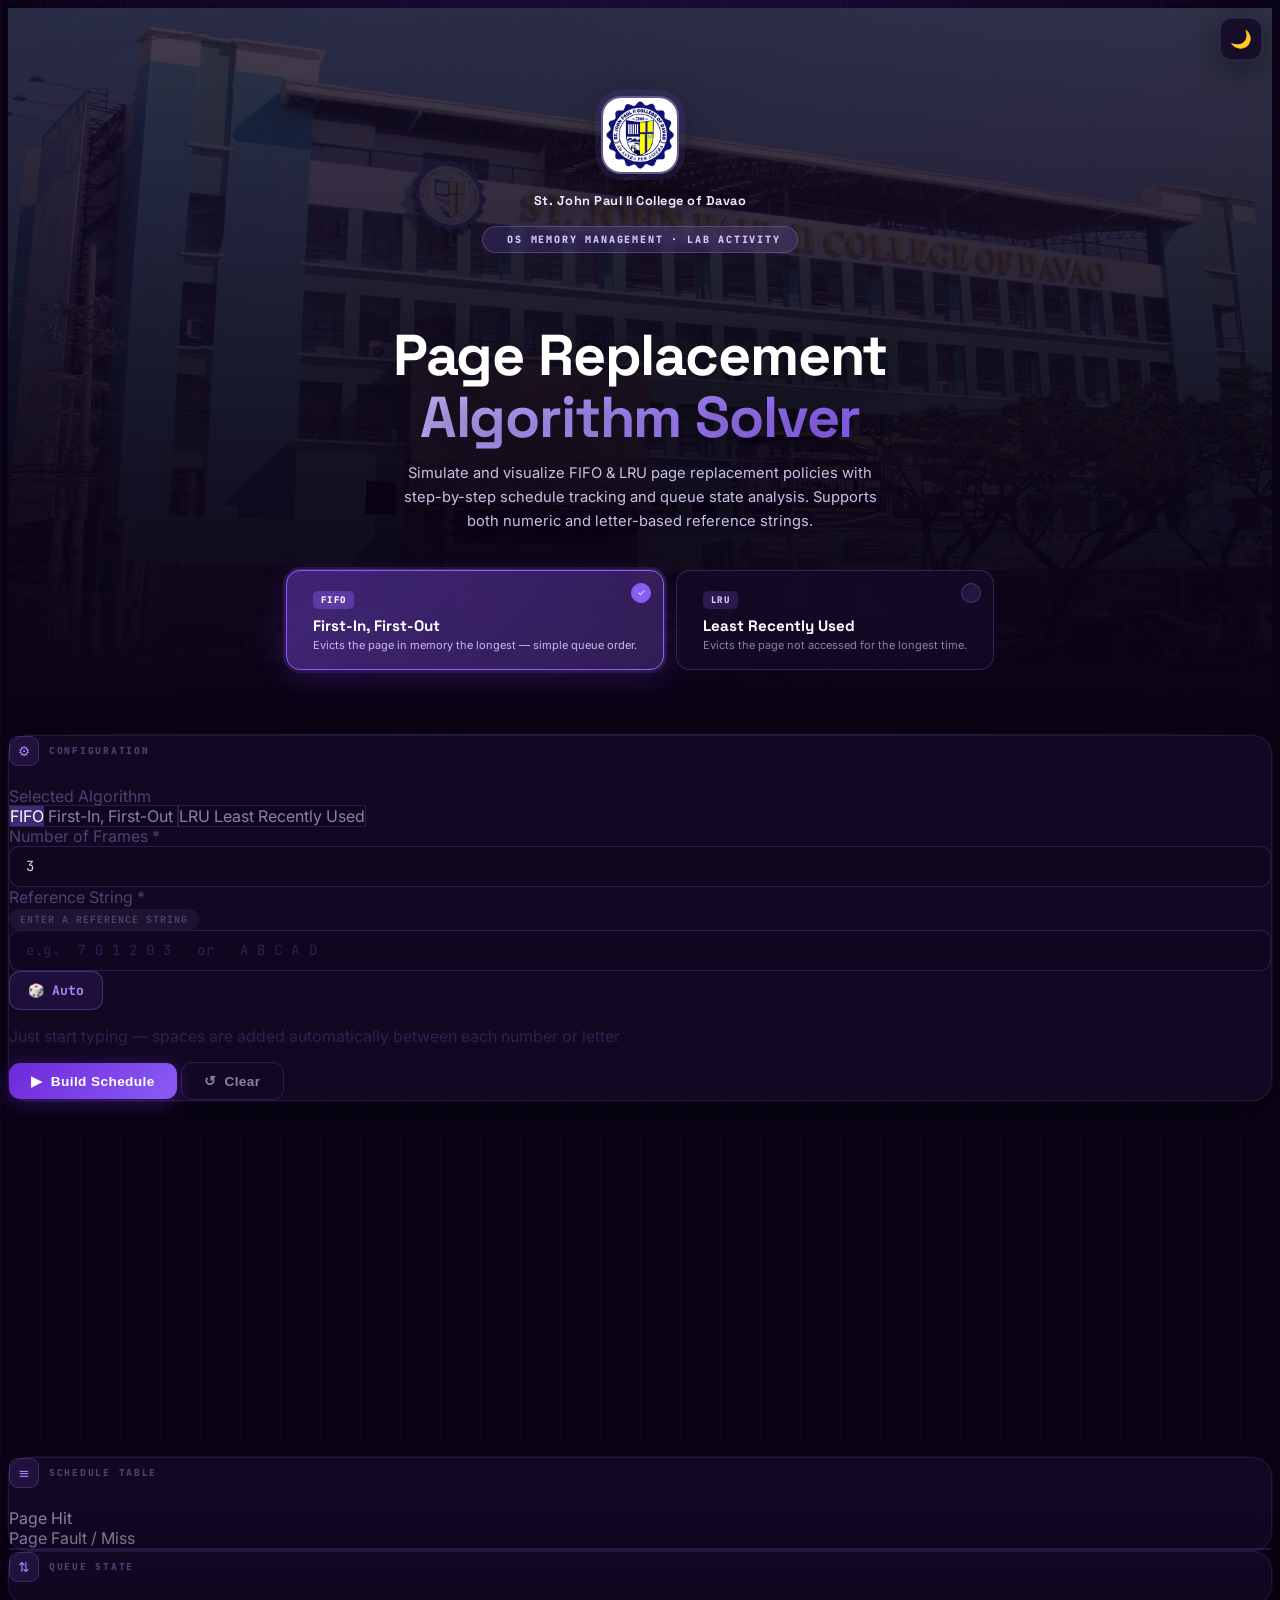
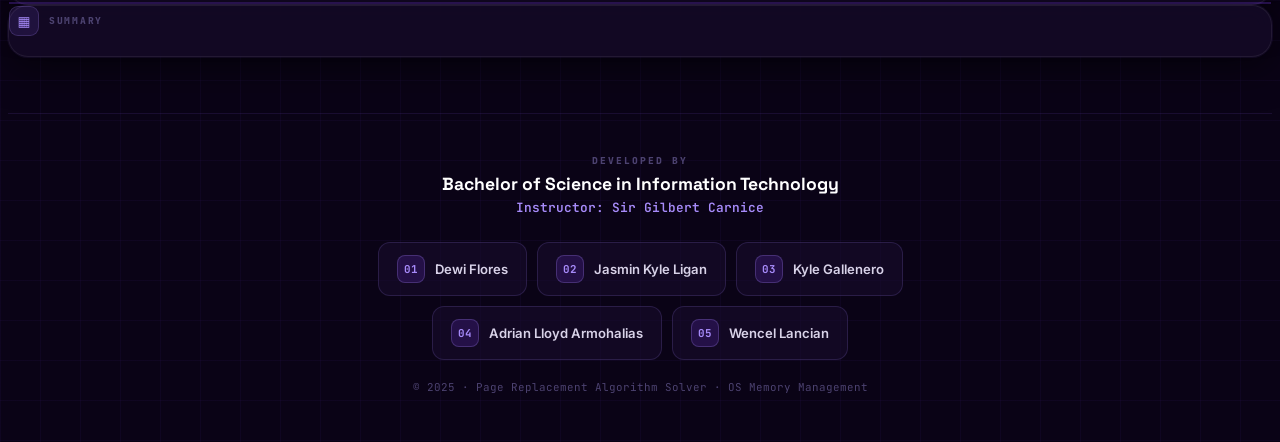
==== index.html @ 5fb42ef4 "Update index.html" ====
<!DOCTYPE html>
<html lang="en" data-theme="dark">
<head>
  <meta charset="UTF-8" />
  <meta name="viewport" content="width=device-width, initial-scale=1.0" />
  <title>Page Replacement Algorithm Solver</title>
  <script src="https://cdn.tailwindcss.com"></script>
  <script>
    tailwind.config = {
      theme: {
        extend: {
          fontFamily: {
            sans: ['Inter', 'system-ui', 'sans-serif'],
            display: ['Space Grotesk', 'system-ui', 'sans-serif'],
            mono: ['JetBrains Mono', 'Fira Mono', 'monospace']
          }
        }
      }
    }
  </script>
  <link rel="stylesheet" href="style.css" />
</head>
<body class="page-bg pb-16">

<!-- ══ THEME TOGGLE ══ -->
<button class="theme-toggle" onclick="toggleTheme()" title="Toggle light/dark mode" id="themeBtn">🌙</button>

<!-- ══════════════════════════════════
     HERO — St. John Paul II College of Davao campus backdrop
══════════════════════════════════ -->
<section class="hero-section">
  <div class="hero-photo-bg"></div>

  <img src="Assets/logo.jpg" alt="School Logo" class="hero-logo"
       onerror="this.style.display='none';document.getElementById('logo-fallback').style.display='flex'" />
  <div id="logo-fallback" class="hero-logo-fallback" style="display:none">🎓</div>

  <div class="hero-school">St. John Paul II College of Davao</div>

  <div class="hero-badge">
    <span class="w-1.5 h-1.5 rounded-full bg-violet-400 dot-pulse" style="color:#a78bfa"></span>
    OS Memory Management · Lab Activity
  </div>

  <h1 class="hero-title">
    Page Replacement<br><span>Algorithm Solver</span>
  </h1>
  <p class="hero-sub">
    Simulate and visualize FIFO &amp; LRU page replacement policies with
    step-by-step schedule tracking and queue state analysis.
    Supports both numeric and letter-based reference strings.
  </p>

  <div class="hero-algo-wrap">
    <div class="hero-algo-btn active" id="hero-fifo" onclick="selectHeroAlgo('FIFO')">
      <div class="check-icon">✓</div>
      <div class="algo-tag">FIFO</div>
      <div class="algo-name">First-In, First-Out</div>
      <div class="algo-desc">Evicts the page in memory the longest — simple queue order.</div>
    </div>
    <div class="hero-algo-btn" id="hero-lru" onclick="selectHeroAlgo('LRU')">
      <div class="check-icon">✓</div>
      <div class="algo-tag">LRU</div>
      <div class="algo-name">Least Recently Used</div>
      <div class="algo-desc">Evicts the page not accessed for the longest time.</div>
    </div>
  </div>
</section>

<div class="section-divider"></div>

<!-- ══════════════════════════════════
     MAIN CONTENT
══════════════════════════════════ -->
<div class="max-w-5xl mx-auto px-4 pt-8">

  <!-- ── CONFIGURATION ── -->
  <div class="card mb-5 p-6 sm:p-8">
    <div class="section-eyebrow">
      <div class="eyebrow-icon">⚙</div>
      <span class="eyebrow-text">Configuration</span>
    </div>

    <div class="grid grid-cols-1 sm:grid-cols-2 gap-4 sm:gap-x-6">

      <!-- Algorithm selector -->
      <div class="sm:col-span-2">
        <div class="text-[.65rem] font-bold uppercase tracking-widest mb-2.5" style="color:var(--text-label)">
          Selected Algorithm
        </div>
        <div class="grid grid-cols-2 gap-3">
          <input class="algo-radio" type="radio" name="algo" id="r-fifo" value="FIFO" checked />
          <label for="r-fifo"
            class="algo-pill flex items-center justify-center gap-2.5 py-3 px-4 rounded-xl font-semibold text-sm"
            style="background:var(--bg-input);border:1px solid var(--border-input);color:var(--text-muted);">
            <span class="pill-badge font-mono text-[.6rem] font-bold tracking-wider bg-violet-500/20 text-violet-300 px-2 py-0.5 rounded">FIFO</span>
            First-In, First-Out
          </label>
          <input class="algo-radio" type="radio" name="algo" id="r-lru" value="LRU" />
          <label for="r-lru"
            class="algo-pill flex items-center justify-center gap-2.5 py-3 px-4 rounded-xl font-semibold text-sm"
            style="background:var(--bg-input);border:1px solid var(--border-input);color:var(--text-muted);">
            <span class="pill-badge font-mono text-[.6rem] font-bold tracking-wider bg-violet-500/20 text-violet-300 px-2 py-0.5 rounded">LRU</span>
            Least Recently Used
          </label>
        </div>
      </div>

      <!-- Frames -->
      <div>
        <div class="text-[.65rem] font-bold uppercase tracking-widest mb-2.5" style="color:var(--text-label)">
          Number of Frames <span class="text-violet-400">*</span>
        </div>
        <input class="field-input" type="number" id="frames" value="3" min="1" max="20" />
      </div>

      <!-- Reference String -->
      <div>
        <div class="flex items-center justify-between mb-2.5">
          <div class="text-[.65rem] font-bold uppercase tracking-widest" style="color:var(--text-label)">
            Reference String <span class="text-violet-400">*</span>
          </div>
          <span class="mode-badge mode-none" id="modeBadge">Enter a reference string</span>
        </div>
        <div class="flex gap-2">
          <input class="field-input" type="text" id="refstr"
            placeholder="e.g.  7 0 1 2 0 3   or   A B C A D"
            autocomplete="off" style="flex:1;" />
<button
    id="autoBtn"
    class="btn-gen"
    onclick="toggleAutoPanel()"
    title="Auto Generate">
    🎲 Auto
</button>
        </div>
        <p class="mt-1.5 text-[.67rem]" style="color:var(--text-empty)">
          Just start typing — spaces are added automatically between each number or letter
        </p>
      </div>

    </div><!-- /grid -->

    <div class="flex flex-wrap gap-3 mt-6">
      <button onclick="onBuild()" class="btn-primary">▶&nbsp; Build Schedule</button>
      <button onclick="onClear()"  class="btn-secondary">↺&nbsp; Clear</button>
    </div>

    <div id="errMsg"
      class="hidden mt-4 px-4 py-2.5 rounded-xl text-red-400 text-sm font-medium border border-red-500/20"
      style="background:rgba(239,68,68,.06)">
    </div>
  </div>

  <!-- ==========================
     AUTO GENERATOR PANEL
========================== -->

<div
    id="autoPanel"
    class="hidden fixed inset-0 z-50 flex items-center justify-center bg-black/50 backdrop-blur-sm">

    <div
        class="panel-card w-[95%] max-w-md rounded-2xl p-6 shadow-2xl"
        style="
        background:var(--bg-card);
        border:1px solid var(--border-table);
        ">

        <h2 class="text-xl font-bold mb-5 font-display">
            🎲 Auto Generate
        </h2>

        <!-- TYPE — always-visible segmented toggle, pick before you generate -->

        <div class="mb-5">

            <div class="text-xs uppercase tracking-widest mb-2"
                style="color:var(--text-label)">
                Reference Type
            </div>

            <div class="gen-type-toggle">

                <input
                    class="gen-type-radio"
                    id="gen-type-numbers"
                    type="radio"
                    name="genType"
                    checked>
                <label for="gen-type-numbers" class="gen-type-option">
                    <span class="gen-type-icon">#</span> Numbers
                </label>

                <input
                    class="gen-type-radio"
                    id="gen-type-letters"
                    type="radio"
                    name="genType">
                <label for="gen-type-letters" class="gen-type-option">
                    <span class="gen-type-icon">A</span> Letters
                </label>

            </div>

        </div>

        <!-- COUNT -->

        <div class="mb-5">

            <label class="text-xs uppercase tracking-widest" style="color:var(--text-label)">

                Number of References

            </label>

            <input
                id="gen-count"
                class="field-input mt-2"
                type="number"
                value="20"
                min="1"
                max="100">

        </div>

        <!-- NUMBER OPTIONS -->

        <div
            id="number-options"
            class="mb-5">

            <label class="text-xs uppercase tracking-widest" style="color:var(--text-label)">

                Maximum Number

            </label>

            <input
                id="gen-max-number"
                class="field-input mt-2"
                type="number"
                value="9"
                min="1"
                max="999">

        </div>

        <!-- LETTER OPTIONS -->

        <div
            id="letter-options"
            class="mb-5 hidden">

            <label class="text-xs uppercase tracking-widest" style="color:var(--text-label)">

                Number of Letters (A...)

            </label>

            <input
                id="gen-letter-count"
                class="field-input mt-2"
                type="number"
                value="5"
                min="1"
                max="26">

        </div>

        <!-- BUTTONS -->

        <div class="flex justify-end gap-3">

            <button
                onclick="closeAutoPanel()"
                class="btn-secondary">

                Cancel

            </button>

            <button
                onclick="doGenerate()"
                class="btn-primary">

                Generate

            </button>

        </div>

    </div>

</div>

  <!-- ── SCHEDULE TABLE ── -->
  <div id="tableCard" class="hidden card mb-5 p-6 sm:p-8">
    <div class="section-eyebrow">
      <div class="eyebrow-icon">≡</div>
      <span class="eyebrow-text">Schedule Table</span>
    </div>
    <div class="flex flex-wrap gap-4 mb-4">
      <div class="flex items-center gap-2 text-xs font-semibold" style="color:var(--text-muted)">
        <span class="w-2 h-2 rounded-full bg-emerald-500 dot-pulse" style="color:#10b981"></span>Page Hit
      </div>
      <div class="flex items-center gap-2 text-xs font-semibold" style="color:var(--text-muted)">
        <span class="w-2 h-2 rounded-full bg-red-500 dot-pulse" style="color:#ef4444"></span>Page Fault / Miss
      </div>
    </div>
    <div class="tbl-scroll overflow-x-auto rounded-xl" style="border:1px solid var(--border-table)">
      <div id="schedWrap"></div>
    </div>
  </div>

  <!-- ── QUEUE STATE ── -->
  <div id="queueCard" class="hidden card mb-5 p-6 sm:p-8">
    <div class="section-eyebrow">
      <div class="eyebrow-icon">⇅</div>
      <span class="eyebrow-text">
        Queue State
        <span id="queueSubtitle" class="ml-1" style="color:rgba(139,92,246,.55)"></span>
      </span>
    </div>
    <p class="text-[.68rem] mb-4 ml-10" id="queueDesc" style="color:var(--text-empty)"></p>
    <div class="tbl-scroll overflow-x-auto rounded-xl" style="border:1px solid var(--border-table)">
      <div id="queueWrap"></div>
    </div>
  </div>

  <!-- ── SUMMARY ── -->
  <div id="summaryCard" class="hidden card p-6 sm:p-8">
    <div class="section-eyebrow">
      <div class="eyebrow-icon">▦</div>
      <span class="eyebrow-text">Summary</span>
    </div>
    <div id="summaryGrid" class="grid grid-cols-2 sm:grid-cols-3 gap-3"></div>
  </div>

<!-- DEVELOPER CREDITS -->
<div class="dev-section">
  <div class="dev-title">Developed by</div>
  <div class="dev-heading">Bachelor of Science in Information Technology</div>

  <div class="instructor-line">
    Instructor: Sir Gilbert Carnice
  </div>

  <div class="dev-grid">

    <div class="dev-card">
      <div class="dev-num">01</div>

      <div class="dev-name"
           data-name="Dewi Flores"
           data-role="Core Functionality"
           data-img="Assets/logo.jpg">
        Dewi Flores

        <div class="dev-hover">
          <img src="Assets/logo.jpg" alt="">
          <h4>Dewi Flores</h4>
          <p>Core Functionality</p>
        </div>
      </div>
    </div>

        <div class="dev-card">
      <div class="dev-num">02</div>

      <div class="dev-name"
           data-name="Jasmin Kyle Ligan"
           data-role="Core Functionality"
           data-img="Assets/Jasmin">
        Jasmin Kyle Ligan

        <div class="dev-hover">
          <img src="Assets/Jasmin.jpg" alt="">
          <h4>Jasmin Kyle Ligan</h4>
          <p>Core Functionality</p>
        </div>
      </div>
    </div>


    <div class="dev-card">
      <div class="dev-num">03</div>

      <div class="dev-name"
           data-name="Kyle Gallenero"
           data-role="UI & Bug Fixes"
           data-img="Assets/Kyle.jpg">
        Kyle Gallenero

        <div class="dev-hover">
          <img src="Assets/logo.jpg" alt="">
          <h4>Kyle Gallenero</h4>
          <p>UI & Bug Fixes</p>
        </div>
      </div>
    </div>

        <div class="dev-card">
      <div class="dev-num">04</div>

      <div class="dev-name"
           data-name="Adrian Lloyd Armohalias"
           data-role="UI & Bug Fixes"
           data-img="Assets/Adrian.jpg">
        Adrian Lloyd Armohalias

        <div class="dev-hover">
          <img src="Assets/Adrian.jpg" alt="">
          <h4>Adrian Lloyd Armohalias</h4>
          <p>UI & Bug Fixes</p>
        </div>
      </div>
    </div>


        <div class="dev-card">
      <div class="dev-num">05</div>

      <div class="dev-name"
           data-name="Wencel Lancian"
           data-role="Project Lead"
           data-img="Assets/Wencel.jpg">
        Wencel Lancian

        <div class="dev-hover">
          <img src="Assets/Wencel.jpg" alt="">
          <h4>Wencel Lancian</h4>
          <p>Project Lead</p>
        </div>
      </div>
    </div>

  </div>

  <div class="footer-line">
    © 2025 · Page Replacement Algorithm Solver · OS Memory Management
  </div>
</div>

<!-- FULLSCREEN MODAL -->
<div class="img-modal" id="imgModal">

    <span class="close-modal">&times;</span>

    <div class="modal-content">

        <img id="modalImage">

        <h2 id="modalName"></h2>

        <p id="modalRole"></p>

    </div>

</div>

</div><!-- /max-w-5xl -->

<script src="js/fifo.js"></script>
<script src="js/lru.js"></script>
<script src="js/autogenerate.js"></script>
<script src="js/mainscript.js"></script>
</body>
</html>
---- style.css ----
/* ================================================================
   PAGE REPLACEMENT ALGORITHM SOLVER — style.css
   Violet identity system · St. John Paul II College of Davao
   ================================================================ */

@import url('https://fonts.googleapis.com/css2?family=Space+Grotesk:wght@500;600;700;800&family=Inter:wght@400;500;600;700;800;900&family=JetBrains+Mono:wght@400;500;600;700&display=swap');

*,*::before,*::after { box-sizing: border-box; }
body {
  font-family: 'Inter', system-ui, sans-serif;
  transition: background .3s, color .3s;
}

/* ══ THEME TOKENS — VIOLET ══ */
:root {
  --bg-page:       #0a0316;
  --bg-card:       rgba(20,10,38,.88);
  --bg-input:      #0f0620;
  --bg-table-head: #0a0318;
  --bg-table-row:  #120a24;
  --bg-col-lbl:    #0f0620;
  --bg-row-status: #08021a;
  --border-card:   rgba(255,255,255,.07);
  --border-table:  rgba(124,58,237,.3);
  --border-input:  rgba(167,139,250,.18);
  --text-base:     #d8d2e8;
  --text-muted:    #8b81a8;
  --text-label:    #4c4270;
  --text-eyebrow:  #4c4270;
  --text-empty:    #2c2350;
  --text-cell:     #a89fc4;

  --hero-bg1:      rgba(124,58,237,.16);
  --hero-bg2:      rgba(168,85,247,.12);
  --hero-card-bg:  rgba(24,12,46,.62);
  --dev-card-bg:   rgba(24,12,46,.6);
  --dev-card-border: rgba(167,139,250,.16);
  --shadow-card:   0 0 0 1px rgba(139,92,246,.08), 0 8px 40px rgba(0,0,0,.6);
  --grid-line:     rgba(124,58,237,.05);

  --accent:        #8b5cf6;
  --accent-2:      #a78bfa;
  --accent-3:      #c4b5fd;
  --accent-strong: #7c3aed;
  --accent-deep:   #5b21b6;
  --accent-glow:   rgba(139,92,246,.35);
}

[data-theme="light"] {
  --bg-page:       #f6f3ff;
  --bg-card:       rgba(255,255,255,.95);
  --bg-input:      #fff;
  --bg-table-head: #efe9ff;
  --bg-table-row:  #f8f5ff;
  --bg-col-lbl:    #f2ecff;
  --bg-row-status: #faf8ff;
  --border-card:   rgba(124,58,237,.15);
  --border-table:  rgba(124,58,237,.18);
  --border-input:  rgba(124,58,237,.28);
  --text-base:     #241a3d;
  --text-muted:    #5b5178;
  --text-label:    #756a94;
  --text-eyebrow:  #6d6390;
  --text-empty:    #b0a5cf;
  --text-cell:     #382a5c;

  --hero-bg1:      rgba(124,58,237,.08);
  --hero-bg2:      rgba(168,85,247,.06);
  --hero-card-bg:  rgba(255,255,255,.82);
  --dev-card-bg:   rgba(245,240,255,.85);
  --dev-card-border: rgba(124,58,237,.22);
  --shadow-card:   0 0 0 1px rgba(124,58,237,.1), 0 8px 32px rgba(124,58,237,.08);
  --grid-line:     rgba(124,58,237,.05);

  --accent:        #7c3aed;
  --accent-2:      #8b5cf6;
  --accent-3:      #a78bfa;
  --accent-strong: #6d28d9;
  --accent-deep:   #4c1d95;
  --accent-glow:   rgba(124,58,237,.25);
}

/* ══ PAGE BG ══ */
body { background-color: var(--bg-page); color: var(--text-base); }
.page-bg {
  min-height: 100vh;
  background-image:
    radial-gradient(ellipse 80% 50% at 50% -10%, rgba(124,58,237,.2) 0%, transparent 65%),
    linear-gradient(var(--grid-line) 1px, transparent 1px),
    linear-gradient(90deg, var(--grid-line) 1px, transparent 1px);
  background-size: 100% 100%, 40px 40px, 40px 40px;
}

/* ══ THEME TOGGLE ══ */
.theme-toggle {
  position: fixed; top: 18px; right: 18px; z-index: 100;
  width: 42px; height: 42px; border-radius: 12px;
  border: 1px solid var(--border-card);
  background: var(--bg-card);
  backdrop-filter: blur(12px);
  display: flex; align-items: center; justify-content: center;
  cursor: pointer; font-size: 1.1rem;
  box-shadow: var(--shadow-card);
  transition: all .2s;
}
.theme-toggle:hover { border-color: rgba(139,92,246,.5); transform: scale(1.08); }

/* ══ HERO — CAMPUS BACKDROP ══ */
.hero-section {
  position: relative; overflow: hidden;
  padding: 88px 24px 64px; text-align: center;
  isolation: isolate;
}
.hero-photo-bg {
  position: absolute; inset: 0; z-index: -2;
  background-image: url('Assets/Sjp2cd.jpg');
  background-size: cover; background-position: center 62%;
  filter: saturate(.85) brightness(.55);
  transform: scale(1.02);
}
.hero-section::before {
  content: ''; position: absolute; inset: 0; z-index: -1; pointer-events: none;
  background:
    linear-gradient(180deg, rgba(10,3,22,.55) 0%, rgba(10,3,22,.86) 62%, var(--bg-page) 100%),
    radial-gradient(ellipse 60% 60% at 20% 30%, var(--hero-bg1) 0%, transparent 70%),
    radial-gradient(ellipse 60% 60% at 80% 20%, var(--hero-bg2) 0%, transparent 70%);
}
[data-theme="light"] .hero-photo-bg { filter: saturate(.8) brightness(.75); }
[data-theme="light"] .hero-section::before {
  background:
    linear-gradient(180deg, rgba(246,243,255,.5) 0%, rgba(246,243,255,.9) 62%, var(--bg-page) 100%),
    radial-gradient(ellipse 60% 60% at 20% 30%, var(--hero-bg1) 0%, transparent 70%),
    radial-gradient(ellipse 60% 60% at 80% 20%, var(--hero-bg2) 0%, transparent 70%);
}

.hero-badge {
  display: inline-flex; align-items: center; gap: 8px;
  font-size: .63rem; font-weight: 800; letter-spacing: .18em; text-transform: uppercase;
  color: #d8c7ff; background: rgba(139,92,246,.16);
  border: 1px solid rgba(167,139,250,.3);
  padding: 6px 16px; border-radius: 999px; margin-bottom: 24px;
  font-family: 'JetBrains Mono', monospace;
  backdrop-filter: blur(6px);
}
[data-theme="light"] .hero-badge { color: #5b21b6; background: rgba(139,92,246,.1); border-color: rgba(124,58,237,.25); }

.hero-logo {
  width: 78px; height: 78px; border-radius: 20px;
  border: 2px solid rgba(196,181,253,.45); object-fit: cover;
  box-shadow: 0 0 0 6px rgba(139,92,246,.12), 0 8px 32px rgba(0,0,0,.5);
  margin: 0 auto 18px; display: block; background: #180b30;
}
.hero-logo-fallback {
  width: 78px; height: 78px; border-radius: 20px;
  border: 2px solid rgba(196,181,253,.45);
  background: linear-gradient(135deg, #5b21b6, #7c3aed);
  box-shadow: 0 0 0 6px rgba(139,92,246,.12), 0 8px 32px rgba(0,0,0,.5);
  margin: 0 auto 18px; display: flex; align-items: center; justify-content: center; font-size: 1.9rem;
}

.hero-school {
  font-family: 'Space Grotesk', sans-serif;
  font-size: .8rem; font-weight: 700; letter-spacing: .04em;
  color: #ede9fe; margin-bottom: 14px; text-shadow: 0 2px 12px rgba(0,0,0,.5);
}
[data-theme="light"] .hero-school { color: #4c1d95; text-shadow: none; }

.hero-title {
  font-family: 'Space Grotesk', sans-serif;
  font-size: clamp(2.1rem, 6vw, 3.6rem); font-weight: 800;
  line-height: 1.08; letter-spacing: -.02em; color: #fff; margin-bottom: 12px;
  text-shadow: 0 4px 30px rgba(0,0,0,.4);
}
[data-theme="light"] .hero-title { color: #1e1338; text-shadow: none; }
.hero-title span {
  background: linear-gradient(135deg, #c4b5fd 0%, #a78bfa 45%, #8b5cf6 100%);
  -webkit-background-clip: text; -webkit-text-fill-color: transparent; background-clip: text;
}

.hero-sub {
  color: #cbc0e8; font-size: .92rem;
  max-width: 500px; margin: 0 auto 36px; line-height: 1.65;
  text-shadow: 0 2px 12px rgba(0,0,0,.4);
}
[data-theme="light"] .hero-sub { color: #4a4068; text-shadow: none; }

/* ══ HERO ALGO CARDS ══ */
.hero-algo-wrap { display: flex; gap: 12px; justify-content: center; flex-wrap: wrap; }
.hero-algo-btn {
  position: relative; cursor: pointer; padding: 16px 26px; border-radius: 14px;
  border: 1.5px solid rgba(167,139,250,.22); background: var(--hero-card-bg);
  backdrop-filter: blur(10px); transition: all .22s ease; text-align: left; min-width: 200px;
}
.hero-algo-btn:hover {
  border-color: rgba(167,139,250,.55); background: rgba(124,58,237,.16);
  transform: translateY(-2px); box-shadow: 0 8px 24px rgba(91,33,182,.28);
}
.hero-algo-btn.active {
  border-color: #8b5cf6; background: rgba(124,58,237,.22);
  box-shadow: 0 0 0 3px rgba(139,92,246,.15), 0 8px 28px rgba(91,33,182,.3);
}
[data-theme="light"] .hero-algo-btn { background: rgba(255,255,255,.92); }
[data-theme="light"] .hero-algo-btn.active { background: rgba(237,229,255,.7); }
.hero-algo-btn.active::before {
  content: ''; position: absolute; inset: -1.5px; border-radius: 14px;
  background: linear-gradient(135deg, rgba(139,92,246,.55), rgba(196,181,253,.15));
  z-index: -1; opacity: .5;
}

.algo-tag {
  font-family: 'JetBrains Mono', monospace; font-size: .57rem; font-weight: 800;
  letter-spacing: .14em; text-transform: uppercase; padding: 3px 8px; border-radius: 5px;
  background: rgba(139,92,246,.2); color: #d8c7ff; display: inline-block; margin-bottom: 7px;
}
.hero-algo-btn.active .algo-tag { background: rgba(139,92,246,.4); color: #fff; }
[data-theme="light"] .algo-tag { color: #5b21b6; }

.algo-name { font-family: 'Space Grotesk', sans-serif; font-weight: 700; font-size: .95rem; margin-bottom: 3px; }
[data-theme="dark"]  .algo-name { color: #fff; }
[data-theme="light"] .algo-name { color: #1e1338; }
.algo-desc { font-size: .69rem; color: var(--text-muted); line-height: 1.4; }
.hero-algo-btn.active .algo-desc { color: #d8c7ff; opacity: .9; }
[data-theme="light"] .hero-algo-btn.active .algo-desc { color: #5b21b6; }

.check-icon {
  position: absolute; top: 12px; right: 12px;
  width: 20px; height: 20px; border-radius: 50%;
  background: rgba(139,92,246,.14); border: 1.5px solid rgba(167,139,250,.25);
  display: flex; align-items: center; justify-content: center;
  font-size: .6rem; color: transparent; transition: all .2s;
}
.hero-algo-btn.active .check-icon { background: #8b5cf6; border-color: #8b5cf6; color: #fff; }

/* ══ DIVIDER ══ */
.section-divider {
  height: 1px;
  background: linear-gradient(90deg, transparent, rgba(139,92,246,.25) 30%, rgba(139,92,246,.25) 70%, transparent);
}

/* ══ CARD ══ */
.card {
  border-radius: 20px;
  border: 1px solid var(--border-card);
  background: var(--bg-card);
  backdrop-filter: blur(10px);
  box-shadow: var(--shadow-card);
}

/* ══ SCROLLBAR ══ */
.tbl-scroll::-webkit-scrollbar { height: 4px; }
.tbl-scroll::-webkit-scrollbar-track { background: var(--bg-input); }
.tbl-scroll::-webkit-scrollbar-thumb { background: #6d28d9; border-radius: 4px; }

/* ══ ALGO PILLS ══ */
.algo-radio { display: none; }
.algo-pill { transition: all .18s ease; cursor: pointer; }
.algo-pill:hover { border-color: rgba(167,139,250,.5); color: var(--text-base); }
.algo-radio:checked + .algo-pill {
  background: rgba(139,92,246,.16);
  border-color: #8b5cf6;
  color: var(--text-base);
}
.algo-radio:checked + .algo-pill .pill-badge { background: rgba(139,92,246,.4); color: #fff; }

/* ══ INPUT ══ */
.field-input {
  background: var(--bg-input); border: 1px solid var(--border-input); color: var(--text-base);
  border-radius: 10px; padding: .65rem 1rem;
  font-family: 'JetBrains Mono', monospace; font-size: .88rem;
  outline: none; width: 100%; transition: border-color .2s, box-shadow .2s;
  letter-spacing: .04em;
}
.field-input::placeholder { color: var(--text-empty); }
.field-input:focus { border-color: #8b5cf6; box-shadow: 0 0 0 3px rgba(139,92,246,.2); }

/* ══ EYEBROW ══ */
.section-eyebrow { display: flex; align-items: center; gap: 10px; margin-bottom: 20px; }
.eyebrow-icon {
  width: 30px; height: 30px; border-radius: 9px;
  background: rgba(139,92,246,.12); border: 1px solid rgba(167,139,250,.22);
  display: flex; align-items: center; justify-content: center;
  color: #a78bfa; font-size: .85rem; flex-shrink: 0;
}
.eyebrow-text {
  font-size: .6rem; font-weight: 800; letter-spacing: .18em; text-transform: uppercase;
  color: var(--text-eyebrow); font-family: 'JetBrains Mono', monospace;
}

/* ══ GLOWS ══ */
.glow-green { text-shadow: 0 0 10px rgba(16,185,129,.6); }
.glow-red   { text-shadow: 0 0 10px rgba(239,68,68,.6); }

.dot-pulse { animation: dpulse 2.2s infinite; }
@keyframes dpulse {
  0%   { box-shadow: 0 0 0 0 currentColor; }
  60%  { box-shadow: 0 0 0 5px transparent; }
  100% { box-shadow: 0 0 0 0 transparent; }
}

/* ══ TABLE ══ */
.data-table { border-collapse: collapse; min-width: 520px; width: 100%; }
.data-table th, .data-table td {
  padding: .5rem .75rem; text-align: center;
  border-right: 1px solid var(--border-table);
  border-bottom: 1px solid var(--border-table);
  white-space: nowrap; font-family: 'JetBrains Mono', monospace; font-size: .78rem;
}
.data-table th:last-child, .data-table td:last-child { border-right: none; }
.data-table tr:last-child td { border-bottom: none; }

.col-lbl {
  text-align: left; min-width: 120px;
  position: sticky; left: 0; z-index: 2;
  background: var(--bg-col-lbl);
  font-size: .62rem; font-weight: 700; letter-spacing: .1em; text-transform: uppercase;
  color: var(--text-label);
  border-right: 1px solid var(--border-table) !important;
  padding-left: .9rem;
}
.row-status td { background: var(--bg-row-status) !important; }
.bar-fill { transition: width .7s ease; }
/* Clickable table cells */
.tbl-page-cell {
  cursor: pointer;
  transition: all .2s ease;
}

.tbl-page-cell:hover {
  background: rgba(139,92,246,.14) !important;
}

/* Selected cells */
.cell-selected {
  background: rgba(139,92,246,.24) !important;
  color: #c4b5fd !important;
  font-weight: 700;
  box-shadow: inset 0 0 0 1px rgba(139,92,246,.55);
}

.cell-dim {
  opacity: .35;
}

/* ══ BUTTONS ══ */
.btn-primary {
  display: inline-flex; align-items: center; gap: 8px;
  padding: 10px 22px; border-radius: 11px;
  background: linear-gradient(135deg, #6d28d9, #8b5cf6);
  color: #fff; font-size: .85rem; font-weight: 700; letter-spacing: .03em;
  border: none; cursor: pointer;
  box-shadow: 0 4px 20px rgba(109,40,217,.4); transition: all .2s;
}
.btn-primary:hover {
  background: linear-gradient(135deg, #7c3aed, #a78bfa);
  transform: translateY(-1px); box-shadow: 0 8px 28px rgba(109,40,217,.5);
}

.btn-secondary {
  display: inline-flex; align-items: center; gap: 8px;
  padding: 10px 22px; border-radius: 11px;
  background: transparent; border: 1px solid var(--border-input);
  color: var(--text-muted); font-size: .85rem; font-weight: 700; letter-spacing: .03em;
  cursor: pointer; transition: all .2s;
}
.btn-secondary:hover { border-color: rgba(167,139,250,.5); color: var(--text-base); }

.btn-gen {
  display: inline-flex; align-items: center; gap: 7px;
  padding: 10px 18px; border-radius: 11px;
  background: rgba(124,58,237,.12); border: 1px solid rgba(167,139,250,.28);
  color: #a78bfa; font-size: .82rem; font-weight: 700;
  cursor: pointer; transition: all .2s; font-family: 'JetBrains Mono', monospace;
}
.btn-gen:hover {
  background: rgba(124,58,237,.22); border-color: rgba(167,139,250,.55);
  transform: translateY(-1px);
}

/* ══ GLOBAL CARD HOVER ══════════════════════════════════════════ */
.card,
.dev-card,
.hero-algo-btn,
.field-input,
.theme-toggle {
  transition:
    transform .2s ease,
    box-shadow .2s ease,
    border-color .2s ease,
    background-color .2s ease;
}

.card:hover,
.dev-card:hover,
.hero-algo-btn:hover,
.field-input:hover,
.theme-toggle:hover {
  transform: translateY(-2px);
  border-color: rgba(167,139,250,.5);
  box-shadow:
    0 0 0 1px rgba(139,92,246,.18),
    0 12px 32px rgba(91,33,182,.18);
}

/* ══ DEV SECTION ══ */
.dev-section {
  margin-top: 56px; padding: 40px 24px;
  border-top: 1px solid rgba(139,92,246,.12); text-align: center;
}
.dev-title {
  font-size: .6rem; font-weight: 800; letter-spacing: .2em; text-transform: uppercase;
  color: var(--text-label); font-family: 'JetBrains Mono', monospace; margin-bottom: 6px;
}
.dev-heading { font-family: 'Space Grotesk', sans-serif; font-size: 1.1rem; font-weight: 700; margin-bottom: 4px; }
[data-theme="dark"]  .dev-heading { color: #fff; }
[data-theme="light"] .dev-heading { color: #1e1338; }
.instructor-line {
  font-size: .8rem; color: #a78bfa; font-weight: 600;
  margin-bottom: 26px; font-family: 'JetBrains Mono', monospace;
}
[data-theme="light"] .instructor-line { color: #6d28d9; }
.dev-grid { display: flex; flex-wrap: wrap; gap: 10px; justify-content: center; max-width: 640px; margin: 0 auto; }
.dev-card {
  background: var(--dev-card-bg); border: 1px solid var(--dev-card-border);
  border-radius: 12px; padding: 12px 18px;
  display: flex; align-items: center; gap: 10px; transition: all .2s;
}
.dev-card:hover {
  border-color: rgba(167,139,250,.45); background: rgba(124,58,237,.12);
  transform: translateY(-2px);
}
.dev-num {
  width: 28px; height: 28px; border-radius: 8px;
  background: rgba(124,58,237,.18); border: 1px solid rgba(167,139,250,.25);
  display: flex; align-items: center; justify-content: center;
  font-family: 'JetBrains Mono', monospace; font-size: .68rem; font-weight: 700;
  color: #a78bfa; flex-shrink: 0;
}
.dev-name { font-size: .82rem; font-weight: 600; color: var(--text-base); text-align: left; }
.footer-line { margin-top: 20px; font-size: .68rem; color: var(--text-label); font-family: 'JetBrains Mono', monospace; }

/* ══ INPUT MODE INDICATOR ══ */
.mode-badge {
  display: inline-flex; align-items: center; gap: 5px;
  font-size: .62rem; font-weight: 700; letter-spacing: .1em; text-transform: uppercase;
  padding: 3px 10px; border-radius: 999px; font-family: 'JetBrains Mono', monospace;
  transition: all .2s;
}
.mode-badge.mode-num  { background: rgba(139,92,246,.16); color: #a78bfa; border: 1px solid rgba(167,139,250,.28); }
.mode-badge.mode-char { background: rgba(217,70,239,.15);  color: #e879f9; border: 1px solid rgba(217,70,239,.25); }
.mode-badge.mode-none { background: rgba(139,129,168,.1);  color: var(--text-label); border: 1px solid transparent; }

/* Developer Name */
.dev-name{
    position:relative;
    display:inline-block;
    cursor:pointer;
    color: var(--text-base);
    transition:color .3s ease;
}

.dev-name:hover{
    color:#c4b5fd;
}

/* Hover Card */
.dev-hover{
    position:absolute;
    left:50%;
    bottom:135%;
    transform:translateX(-50%) translateY(10px);
    width:190px;
    background:#160a2c;
    border:1px solid rgba(167,139,250,.25);
    border-radius:15px;
    padding:15px;
    text-align:center;
    box-shadow:0 10px 30px rgba(0,0,0,.5);

    opacity:0;
    visibility:hidden;
    transition:.3s ease;
    z-index:100;
}

/* Arrow */
.dev-hover::after{
    content:"";
    position:absolute;
    top:100%;
    left:50%;
    transform:translateX(-50%);
    border-width:10px;
    border-style:solid;
    border-color:#160a2c transparent transparent transparent;
}

/* Show Hover Card */
.dev-name:hover .dev-hover{
    opacity:1;
    visibility:visible;
    transform:translateX(-50%) translateY(0);
}

/* Hover Image */
.dev-hover img{
    width:90px;
    height:90px;
    object-fit:cover;
    border-radius:50%;
    border:3px solid #a78bfa;
    cursor:pointer;
    transition:.3s ease;
}

.dev-hover img:hover{
    transform:scale(1.08);
}

/* Hover Name */
.dev-hover h4{
    margin:12px 0 5px;
    color:white;
    font-size:17px;
    font-family: 'Space Grotesk', sans-serif;
}

/* Hover Role */
.dev-hover p{
    margin:0;
    color:#c4b5fd;
    font-size:14px;
    font-weight:600;
}

/* ===========================
   Fullscreen Modal
=========================== */

.img-modal{
    position:fixed;
    inset:0;
    background:rgba(6,2,16,.94);

    display:none;
    justify-content:center;
    align-items:center;

    z-index:9999;
}

.img-modal.active{
    display:flex;
}

/* Modal Content */
.modal-content{
    text-align:center;
    animation:zoomIn .3s ease;
}

/* Large Image */
.modal-content img{
    width:350px;
    max-width:90vw;
    max-height:75vh;
    object-fit:cover;
    border-radius:18px;
    border:4px solid #a78bfa;
}

/* Modal Name */
.modal-content h2{
    margin-top:18px;
    color:white;
    font-size:28px;
    font-family: 'Space Grotesk', sans-serif;
}

/* Modal Role */
.modal-content p{
    color:#c4b5fd;
    font-size:18px;
    margin-top:8px;
}

/* Close Button */
.close-modal{
    position:absolute;
    top:20px;
    right:30px;

    font-size:42px;
    color:white;
    cursor:pointer;
    transition:.3s;
}

.close-modal:hover{
    color:#c4b5fd;
    transform:rotate(90deg);
}

/* Zoom Animation */
@keyframes zoomIn{
    from{
        transform:scale(.75);
        opacity:0;
    }

    to{
        transform:scale(1);
        opacity:1;
    }
}

/* ══════════════════════════════════════════════════════════
   AUTO-GENERATE — SEGMENTED TYPE TOGGLE (always visible)
   ══════════════════════════════════════════════════════════ */
.gen-type-toggle {
  display: grid;
  grid-template-columns: 1fr 1fr;
  gap: 8px;
}
.gen-type-radio { display: none; }
.gen-type-option {
  display: flex; align-items: center; justify-content: center; gap: 8px;
  padding: 12px 10px; border-radius: 10px;
  background: var(--bg-input); border: 1px solid var(--border-input);
  color: var(--text-muted); font-size: .82rem; font-weight: 700;
  cursor: pointer; transition: all .18s ease; user-select: none;
}
.gen-type-option:hover { border-color: rgba(167,139,250,.5); color: var(--text-base); }
.gen-type-radio:checked + .gen-type-option {
  background: rgba(139,92,246,.18); border-color: #8b5cf6; color: var(--text-base);
  box-shadow: 0 0 0 3px rgba(139,92,246,.15);
}
.gen-type-option .gen-type-icon { font-size: 1rem; }

/* Auto-generate modal panel entrance animation */
#autoPanel .panel-card {
  transform: translateY(14px) scale(.98);
  opacity: 0;
  transition: transform .22s ease, opacity .22s ease;
}
#autoPanel.panel-open .panel-card {
  transform: translateY(0) scale(1);
  opacity: 1;
}
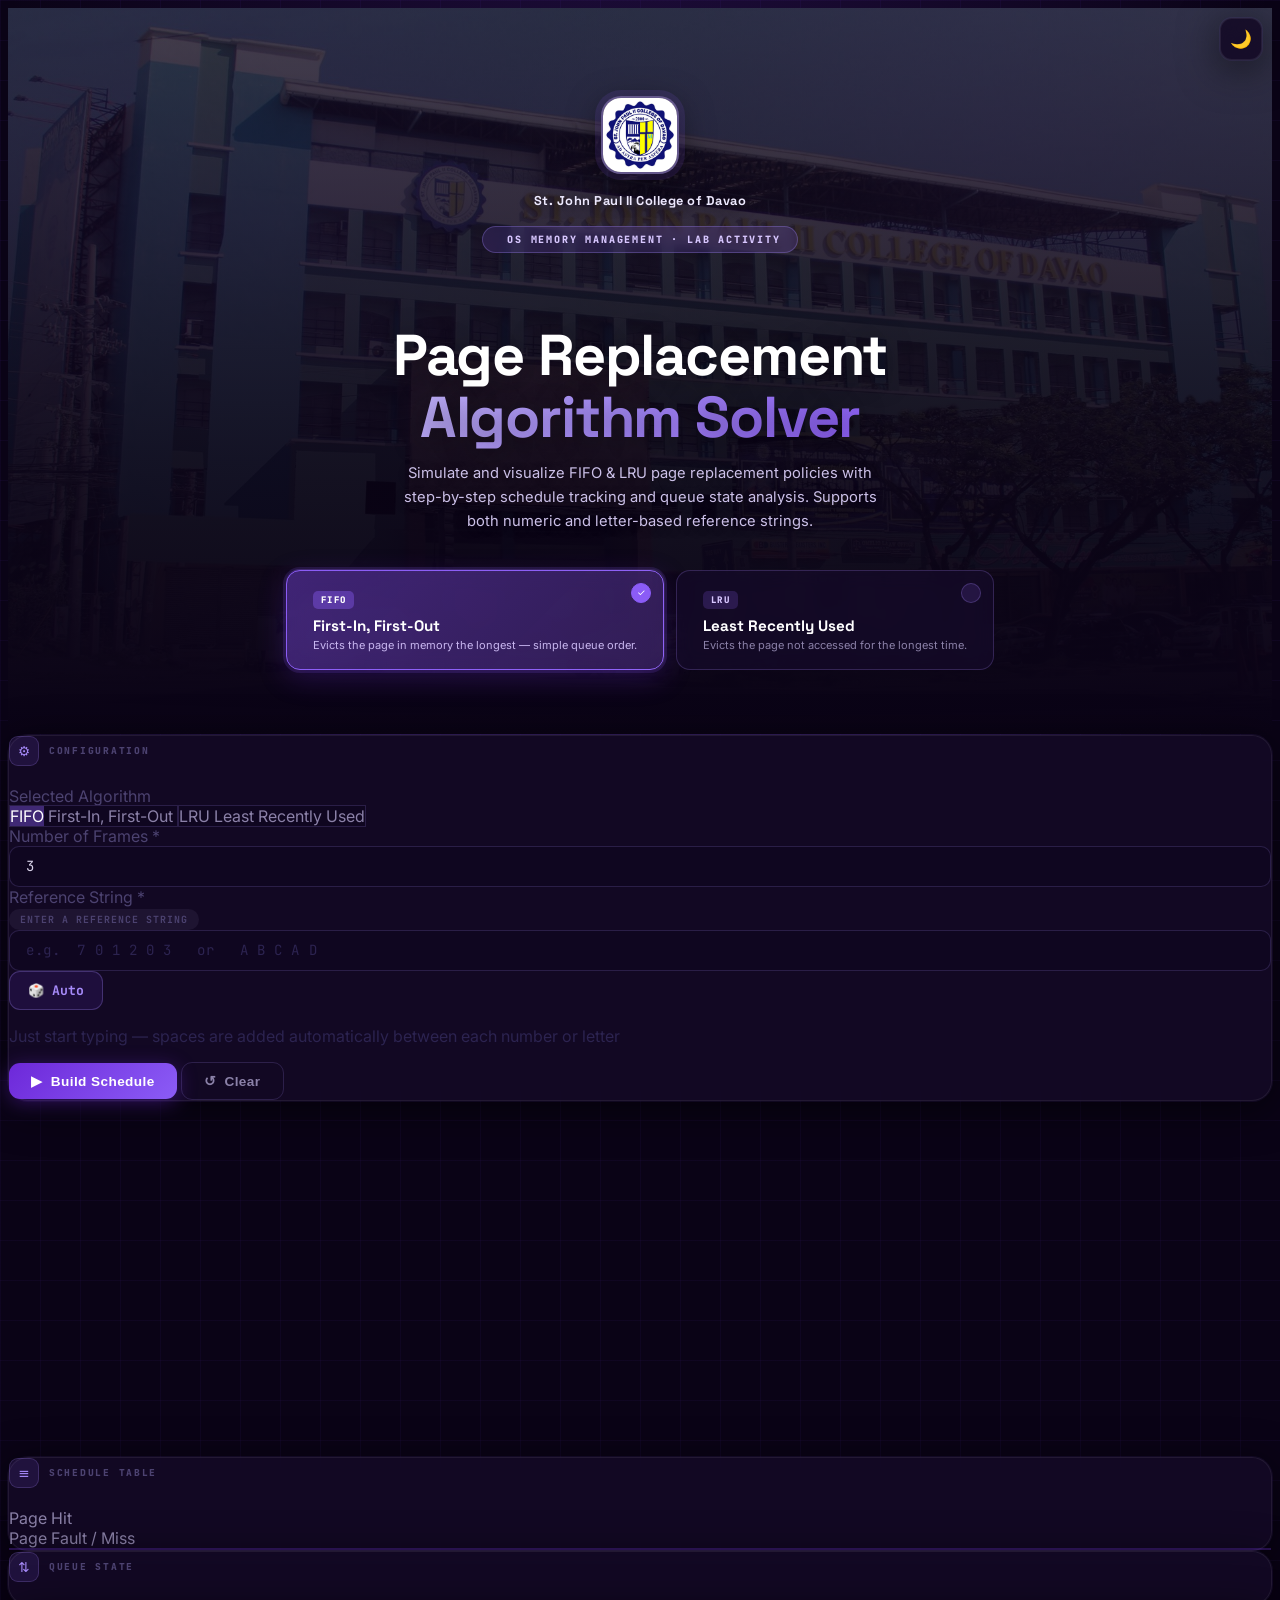
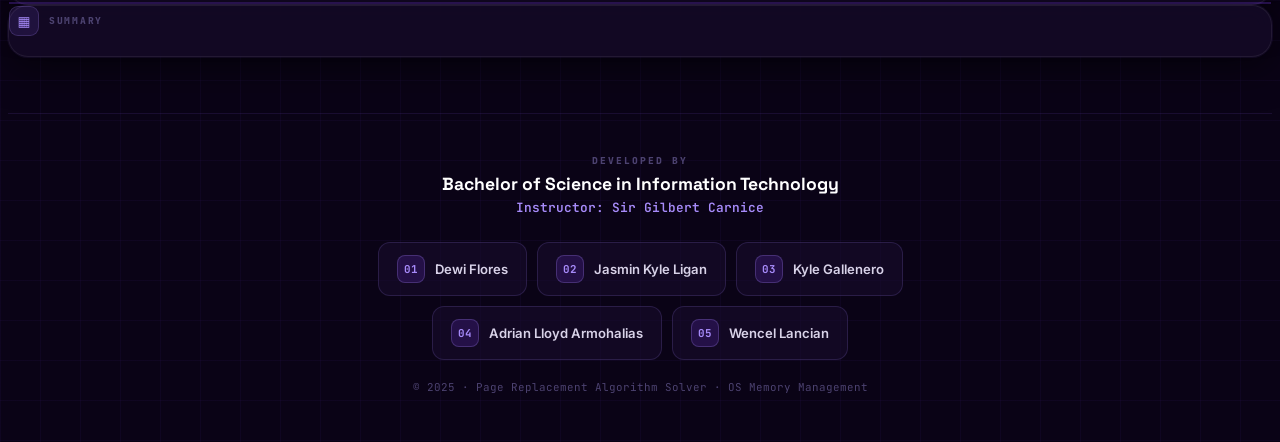
==== commit 401a6aac: "Update index.html" ====
--- a/index.html
+++ b/index.html
@@ -394,7 +394,7 @@
         Kyle Gallenero
 
         <div class="dev-hover">
-          <img src="Assets/logo.jpg" alt="">
+          <img src="Assets/Kyle.jpg" alt="">
           <h4>Kyle Gallenero</h4>
           <p>UI & Bug Fixes</p>
         </div>
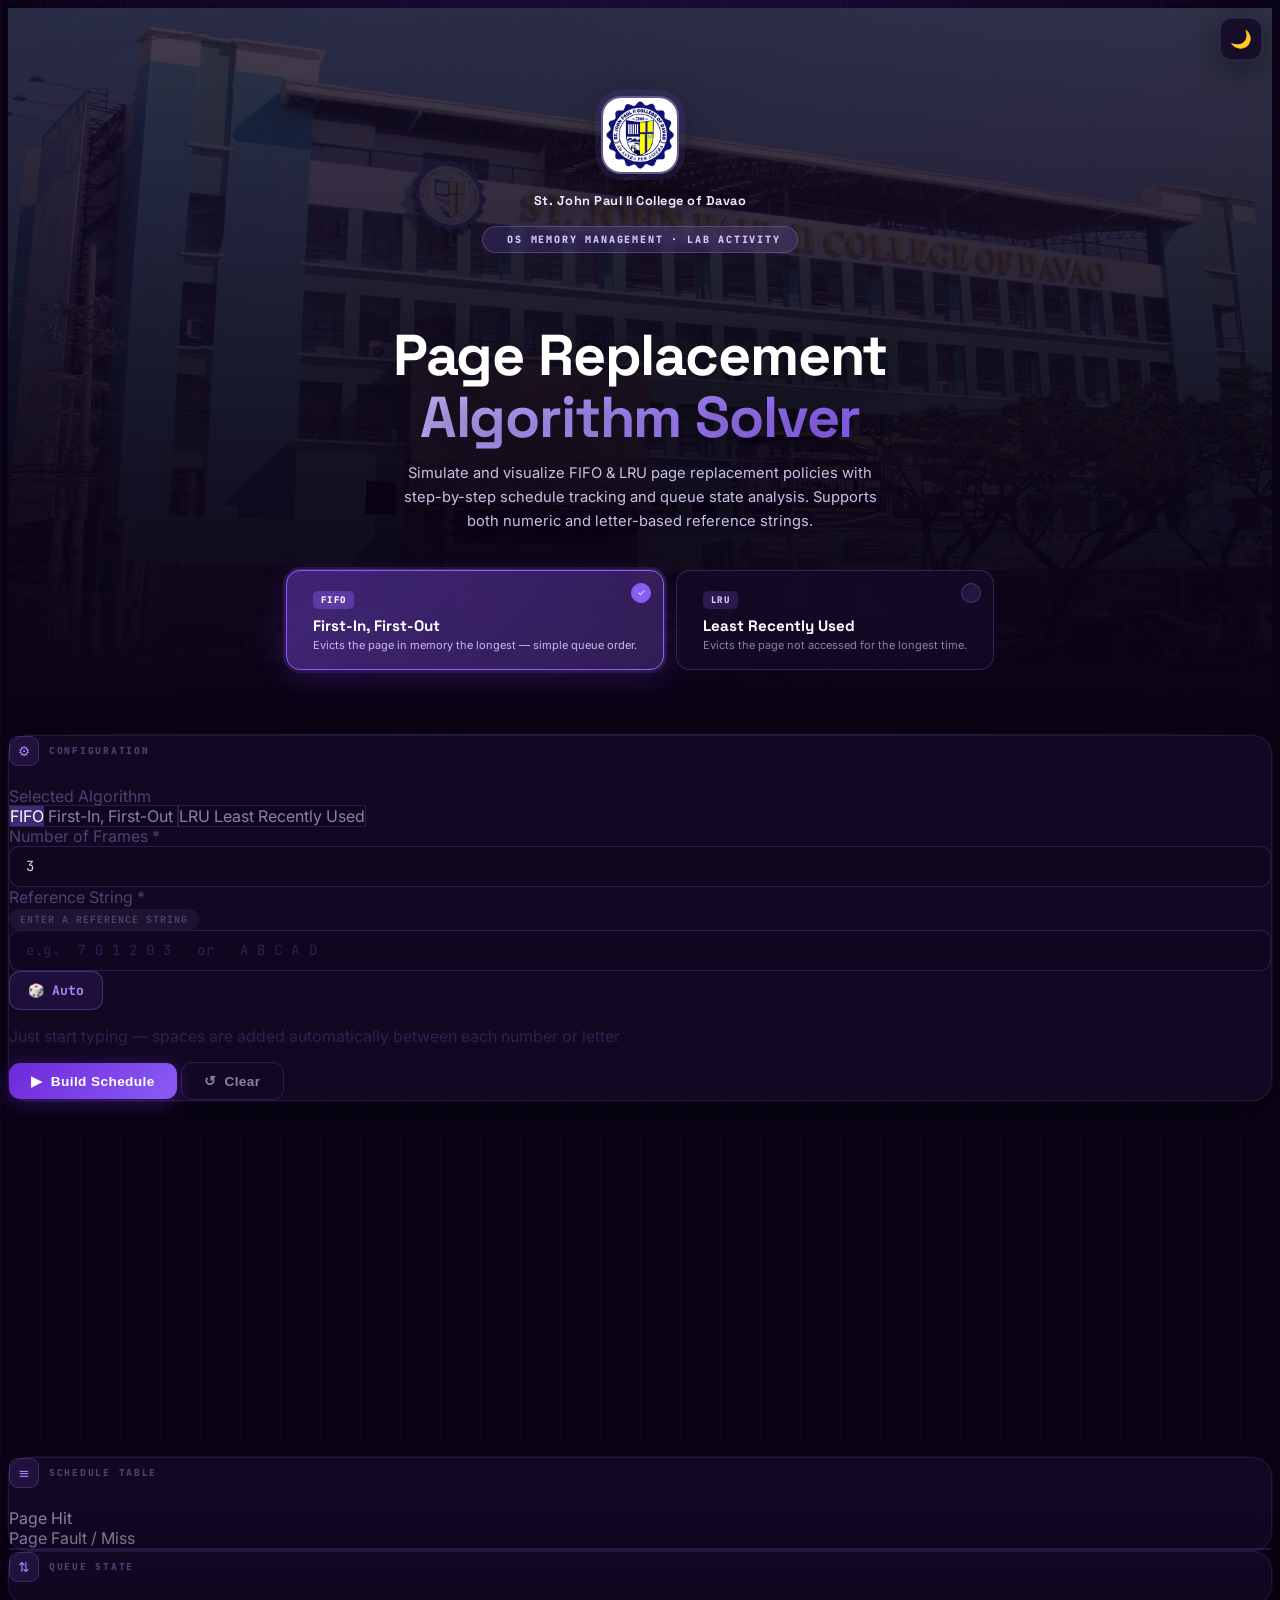
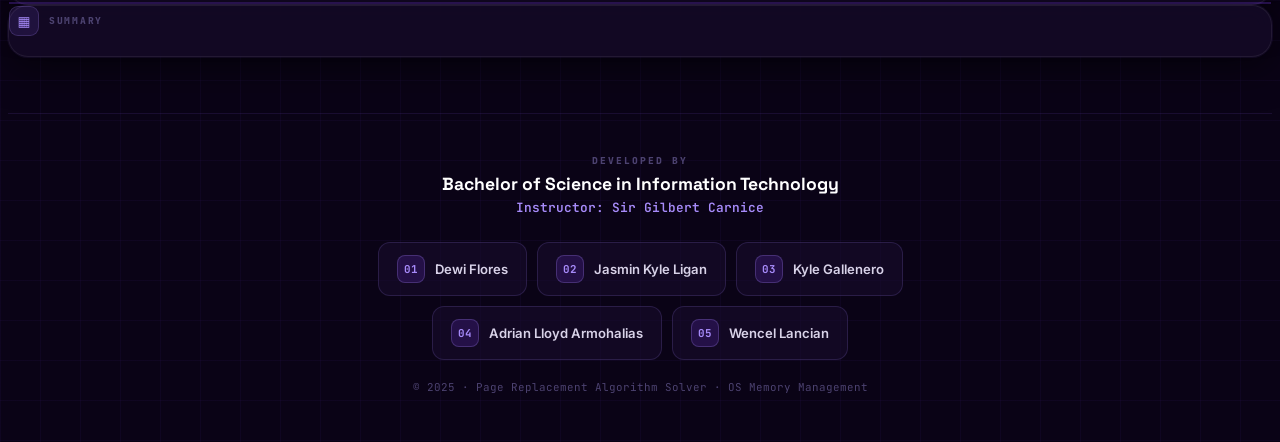
==== commit a8f722c6: "Update index.html" ====
--- a/index.html
+++ b/index.html
@@ -390,11 +390,11 @@
       <div class="dev-name"
            data-name="Kyle Gallenero"
            data-role="UI & Bug Fixes"
-           data-img="Assets/Kyle.jpg">
+           data-img="Assets/kyle.jpg">
         Kyle Gallenero
 
         <div class="dev-hover">
-          <img src="Assets/Kyle.jpg" alt="">
+          <img src="Assets/kyle.jpg" alt="">
           <h4>Kyle Gallenero</h4>
           <p>UI & Bug Fixes</p>
         </div>
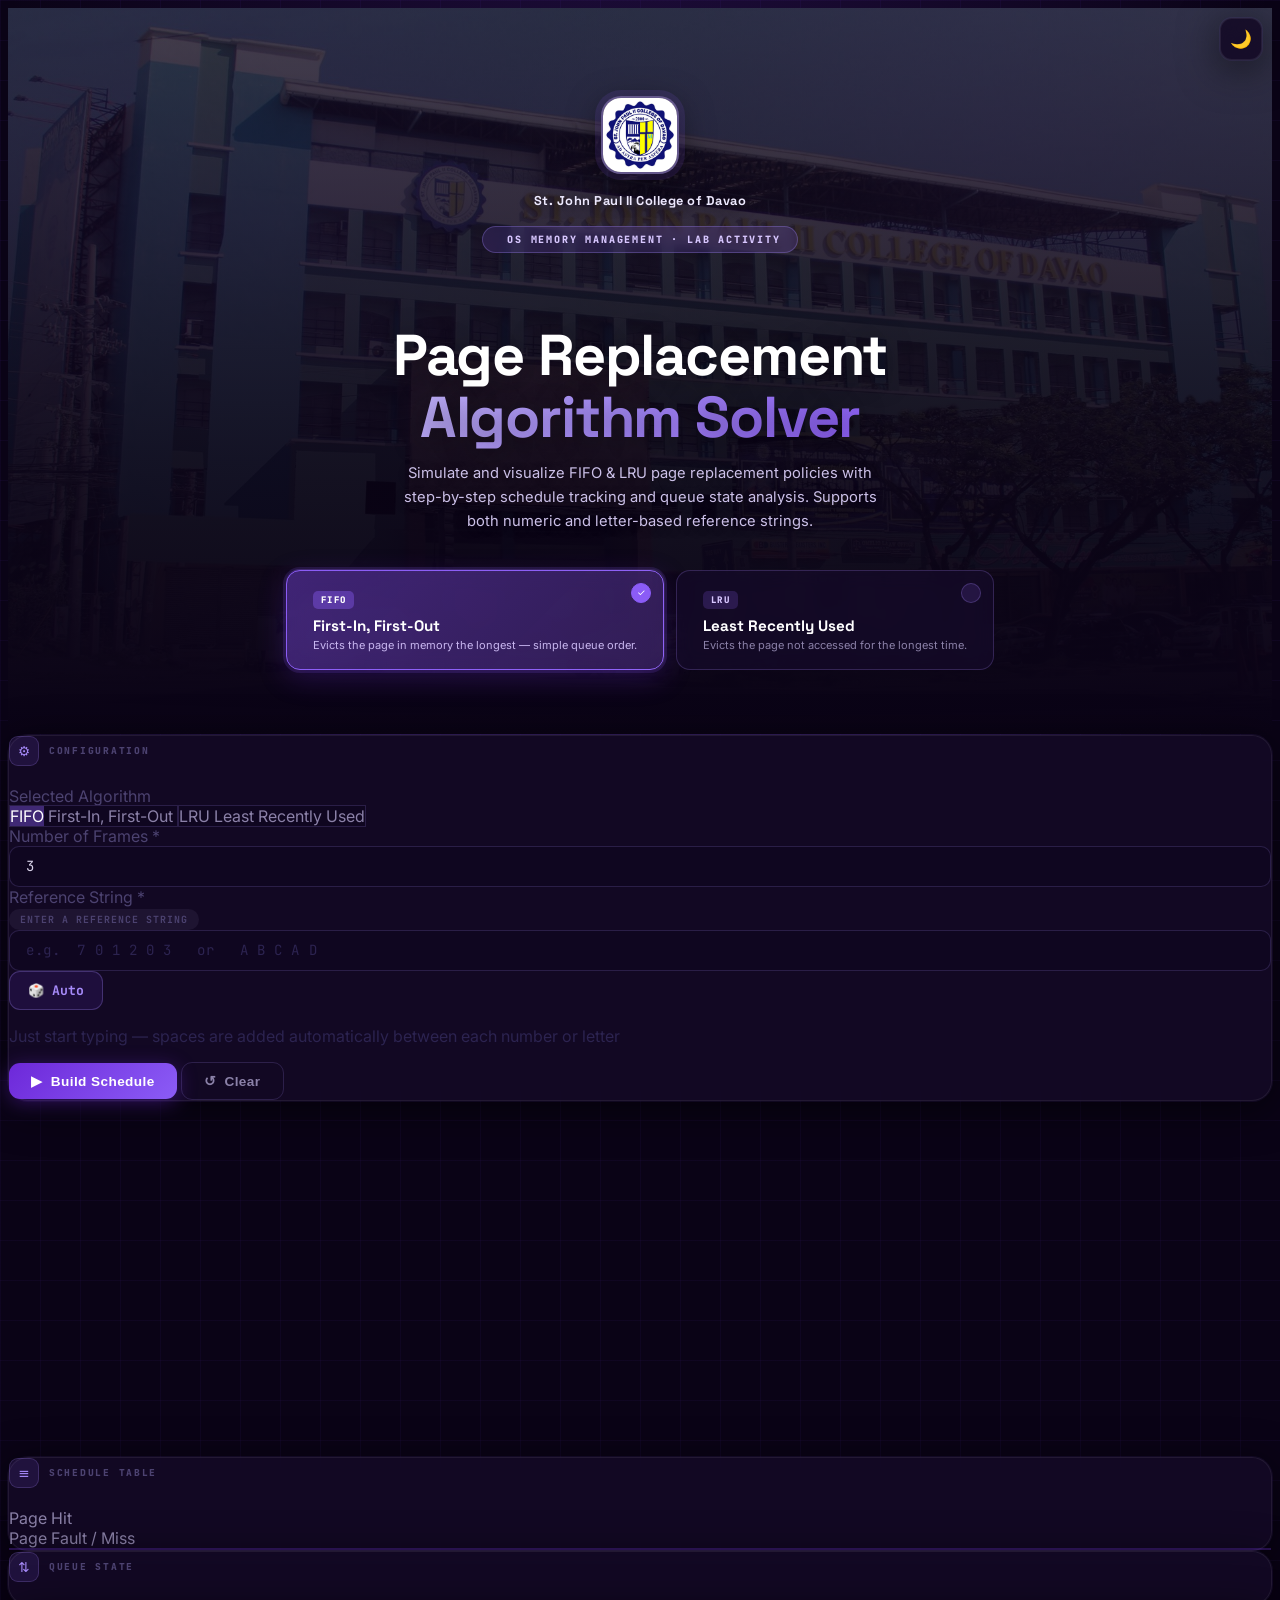
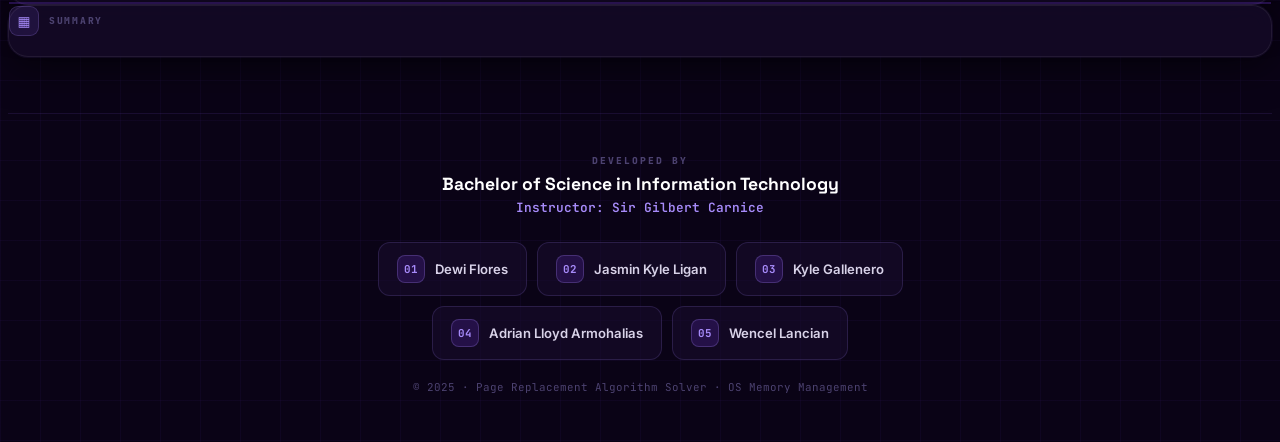
==== commit ea29965b: "Update index.html" ====
--- a/index.html
+++ b/index.html
@@ -353,13 +353,13 @@
       <div class="dev-num">01</div>
 
       <div class="dev-name"
-           data-name="Dewi Flores"
+           data-name="Dewi Sri Flores"
            data-role="Core Functionality"
-           data-img="Assets/logo.jpg">
+           data-img="Assets/Dewi.jpg">
         Dewi Flores
 
         <div class="dev-hover">
-          <img src="Assets/logo.jpg" alt="">
+          <img src="Assets/Dewi.jpg" alt="">
           <h4>Dewi Flores</h4>
           <p>Core Functionality</p>
         </div>
@@ -372,7 +372,7 @@
       <div class="dev-name"
            data-name="Jasmin Kyle Ligan"
            data-role="Core Functionality"
-           data-img="Assets/Jasmin">
+           data-img="Assets/Jasmin.jpg">
         Jasmin Kyle Ligan
 
         <div class="dev-hover">
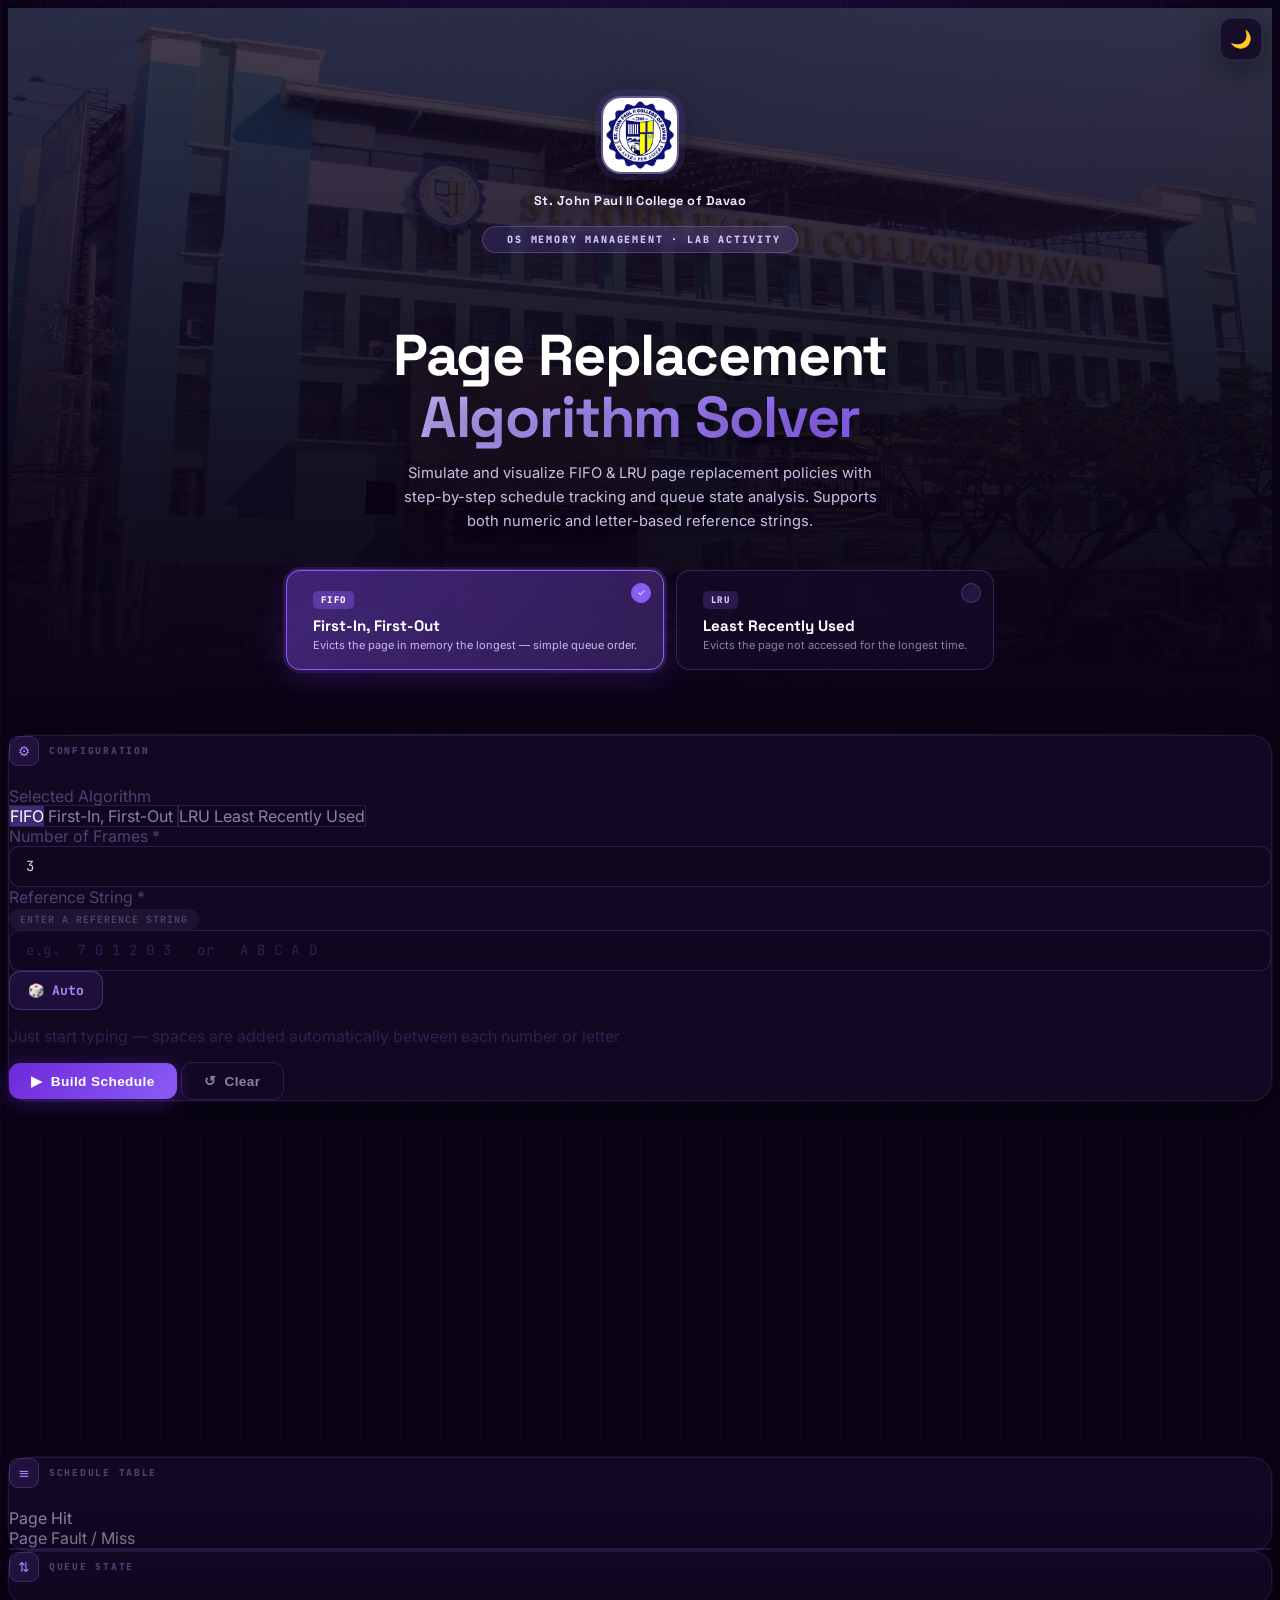
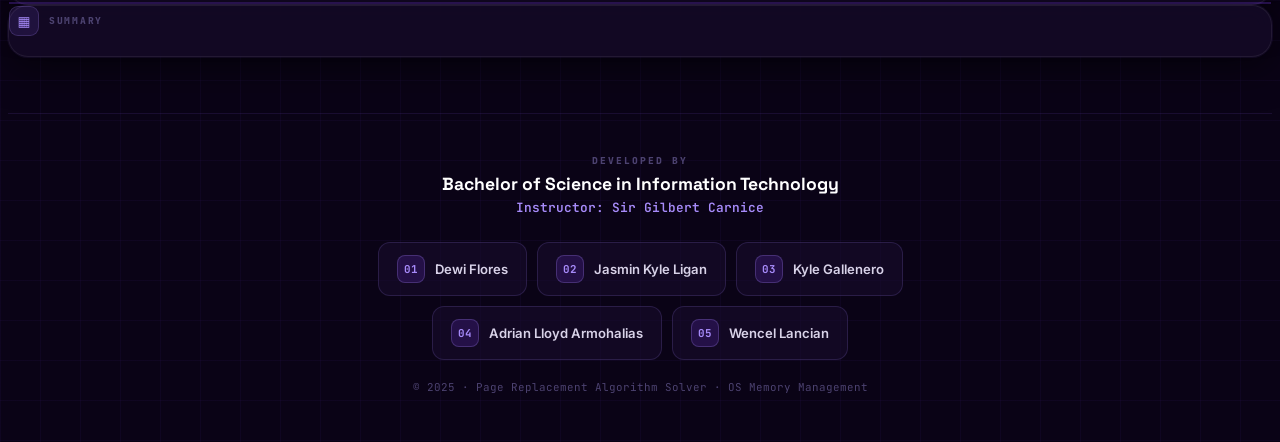
==== commit 847a8c10: "Update index.html" ====
--- a/index.html
+++ b/index.html
@@ -360,7 +360,7 @@
 
         <div class="dev-hover">
           <img src="Assets/Dewi.jpg" alt="">
-          <h4>Dewi Flores</h4>
+          <h4>Dewi Sri Flores</h4>
           <p>Core Functionality</p>
         </div>
       </div>
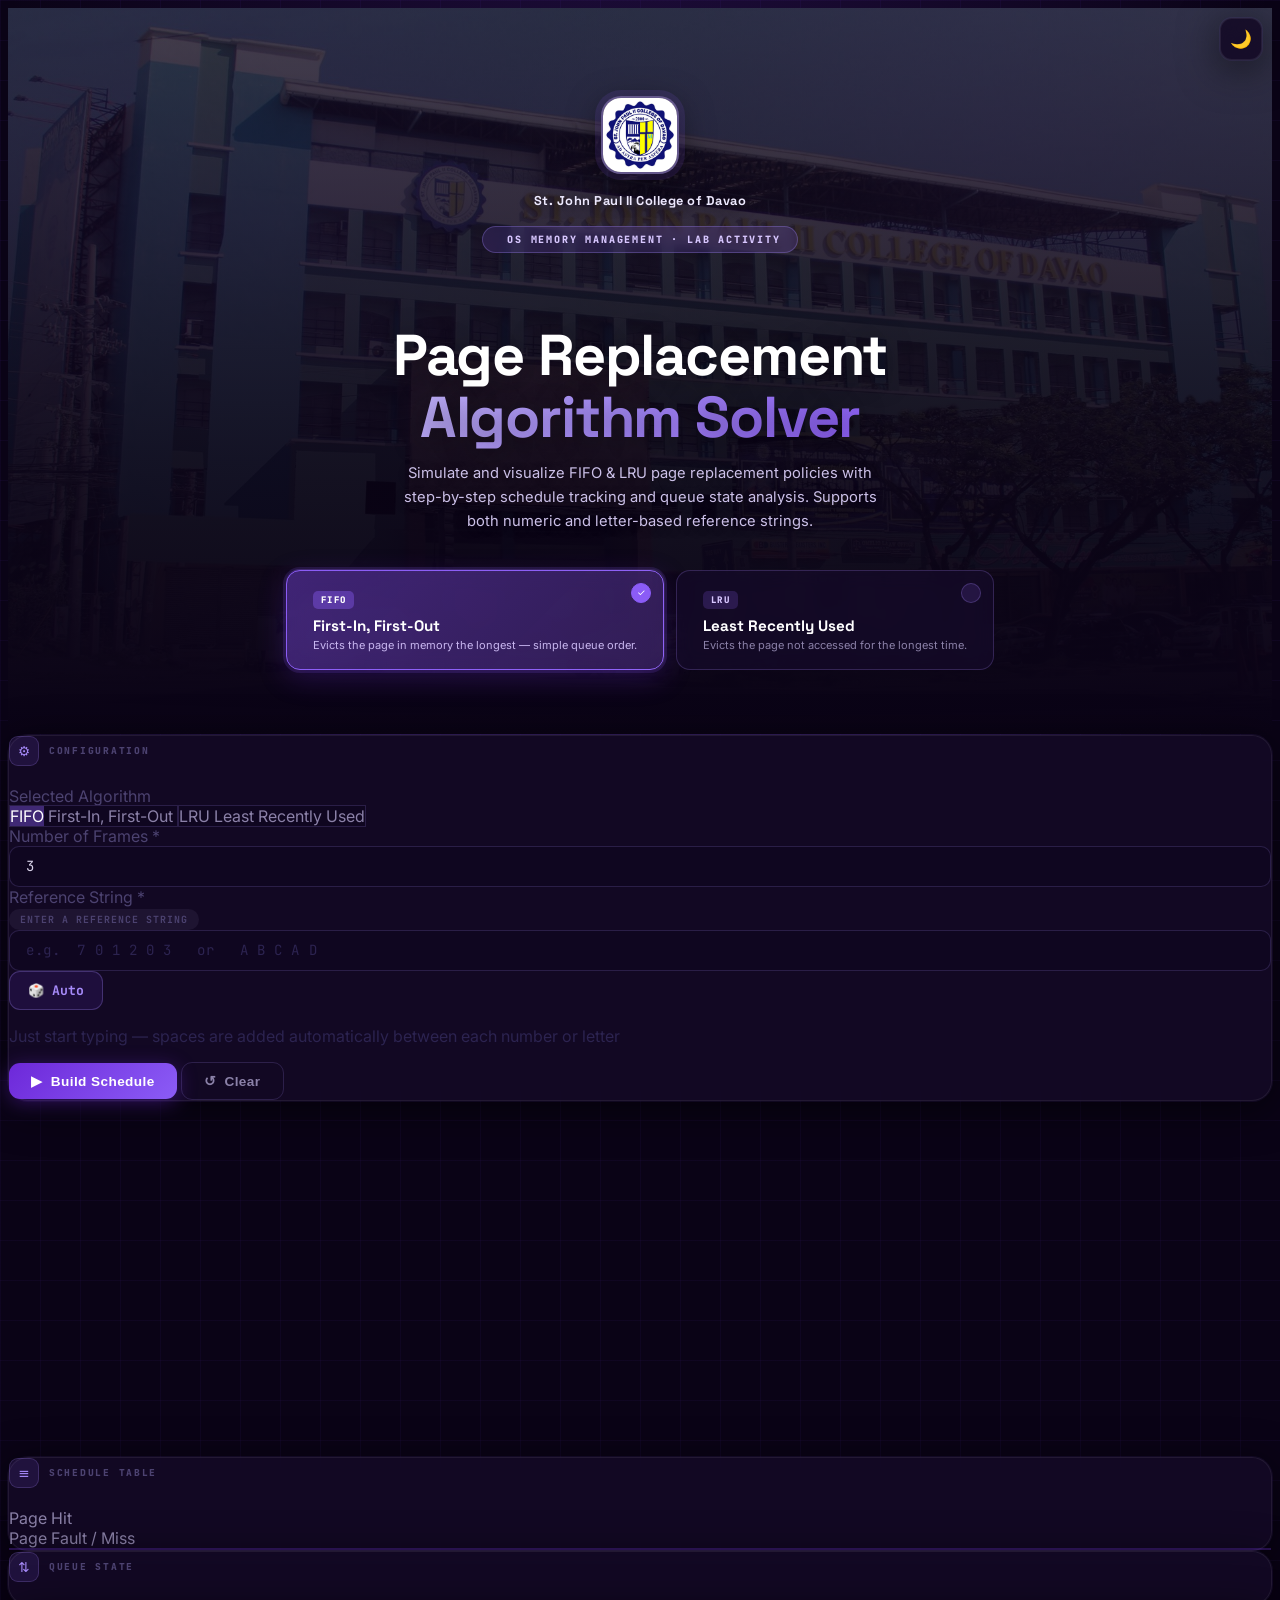
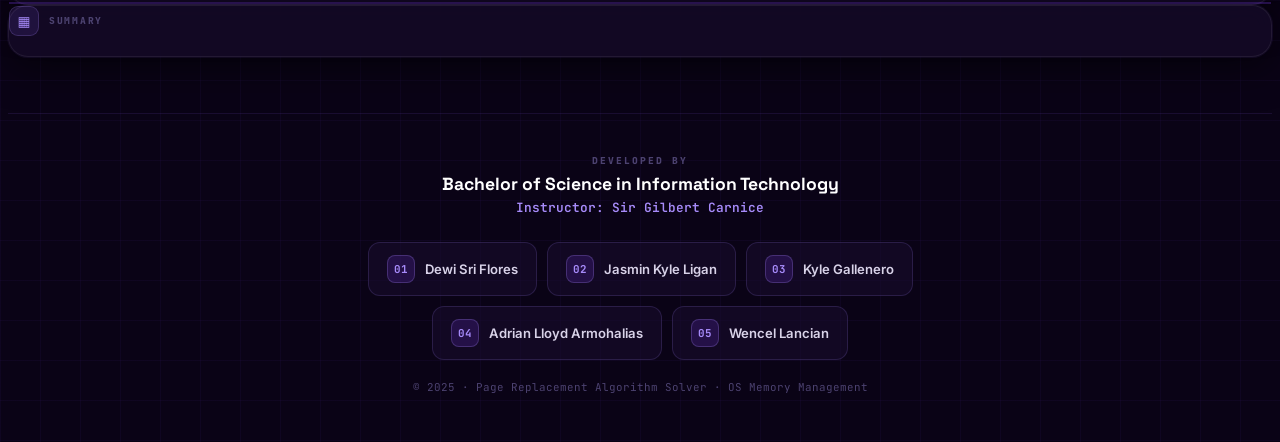
==== commit 4c9cac2b: "Update index.html" ====
--- a/index.html
+++ b/index.html
@@ -356,7 +356,7 @@
            data-name="Dewi Sri Flores"
            data-role="Core Functionality"
            data-img="Assets/Dewi.jpg">
-        Dewi Flores
+        Dewi Sri Flores
 
         <div class="dev-hover">
           <img src="Assets/Dewi.jpg" alt="">
